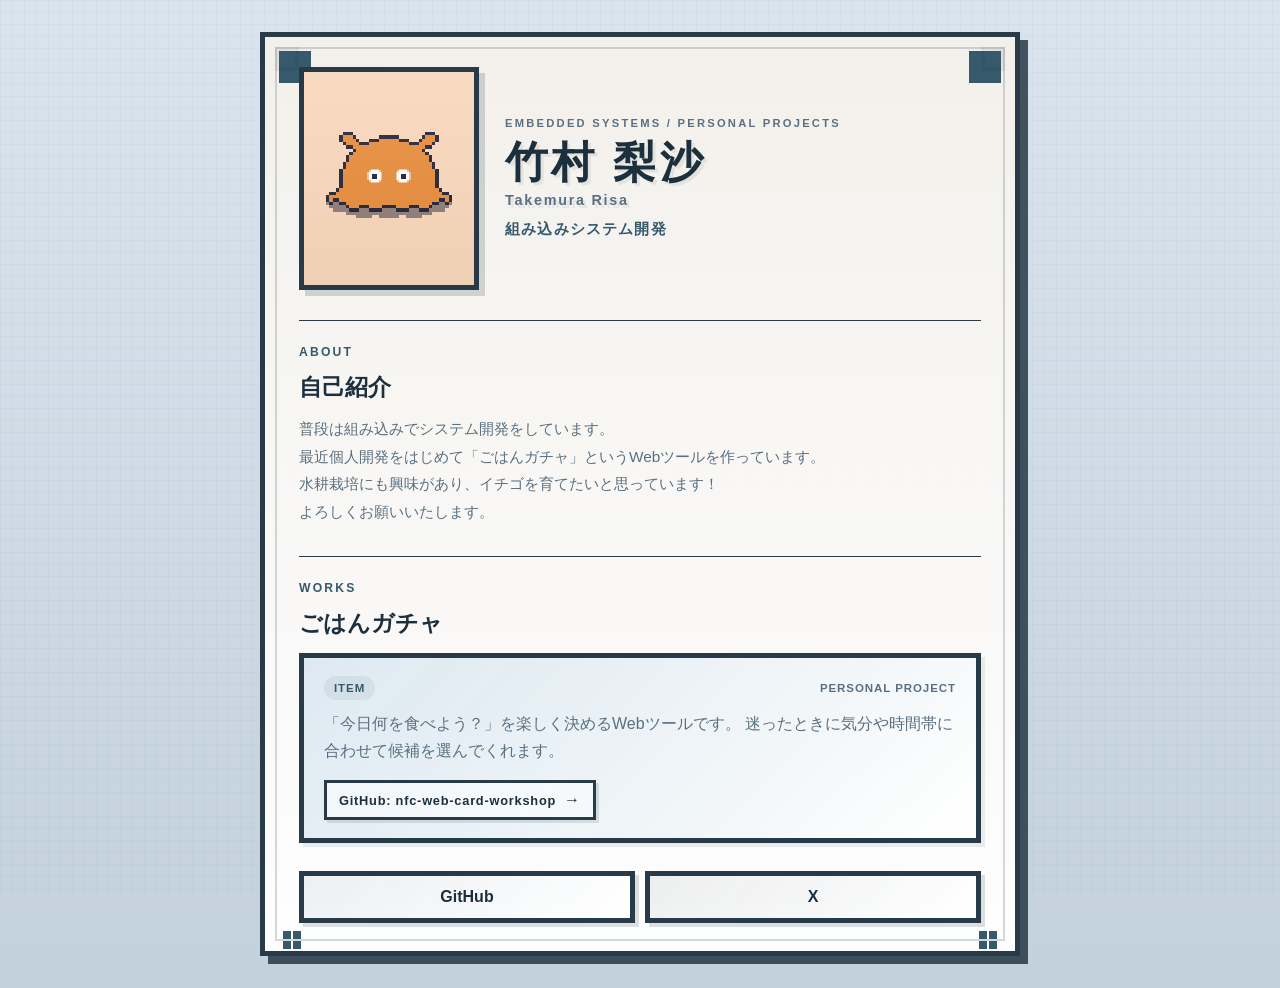
==== starter/index.html @ a0a016cd "first commit" ====
<!DOCTYPE html>
<html lang="ja">
  <head>
    <meta charset="UTF-8" />
    <meta name="viewport" content="width=device-width, initial-scale=1.0" />
    <title>竹村 梨沙 | Web名刺</title>
    <meta
      name="description"
      content="竹村梨沙のWeb名刺です。組み込みシステム開発と個人開発をしているプロフィールです。"
    />
    <link rel="stylesheet" href="./style.css" />
  </head>
  <body>
    <main class="card" aria-label="竹村梨沙のWeb名刺">
      <div class="pixel-decor pixel-decor-left" aria-hidden="true"></div>
      <div class="pixel-decor pixel-decor-right" aria-hidden="true"></div>

      <header class="profile">
        <div class="photo-wrap" aria-label="ドット絵風のフレームに入った写真">
          <img src="./assets/nenndako3.webp" alt="竹村梨沙の写真" />
        </div>

        <div class="profile-copy">
          <p class="eyebrow">Embedded Systems / Personal Projects</p>
          <h1>
            竹村 梨沙
            <span>Takemura Risa</span>
          </h1>
          <p class="role">組み込みシステム開発</p>
        </div>
      </header>

      <section class="intro" aria-labelledby="about-title">
        <p class="kicker">About</p>
        <h2 id="about-title">自己紹介</h2>
        <p>
          普段は組み込みでシステム開発をしています。<br />
          最近個人開発をはじめて「ごはんガチャ」というWebツールを作っています。<br />
          水耕栽培にも興味があり、イチゴを育てたいと思っています！<br />
          よろしくお願いいたします。
        </p>
      </section>

      <section class="works" aria-labelledby="works-title">
        <p class="kicker">Works</p>
        <h2 id="works-title">ごはんガチャ</h2>

        <article class="project-card">
          <div class="project-head">
            <span class="pill">ITEM</span>
            <span class="status">Personal Project</span>
          </div>
          <p>
            「今日何を食べよう？」を楽しく決めるWebツールです。
            迷ったときに気分や時間帯に合わせて候補を選んでくれます。
          </p>
          <a
            class="project-link"
            href="https://github.com/illionillion/nfc-web-card-workshop.git"
            target="_blank"
            rel="noopener noreferrer"
          >
            GitHub: nfc-web-card-workshop
          </a>
        </article>
      </section>

      <nav class="links" aria-label="SNSリンク">
        <a class="link github" href="https://github.com/Que359014" target="_blank" rel="noopener noreferrer">GitHub</a>
        <a class="link x" href="https://x.com/Que359014" target="_blank" rel="noopener noreferrer">X</a>
      </nav>

      <span class="corner-dot corner-dot-left" aria-hidden="true"></span>
      <span class="corner-dot corner-dot-right" aria-hidden="true"></span>
    </main>

    <script src="./script.js"></script>
  </body>
</html>
---- starter/style.css ----
:root {
  --bg: #dae4ee;
  --bg-strong: #c3d1dd;
  --card: #f3f0eb;
  --card-strong: #ece4dc;
  --text: #1c2f3d;
  --muted: #5a7080;
  --line: rgba(28, 47, 61, 0.94);
  --accent: #4c6d89;
  --accent-strong: #35596d;
  --accent-soft: #dfeaf4;
  --shadow: 8px 8px 0 rgba(28, 47, 61, 0.8);
  --radius: 0px;
  --pixel: 5px;
}

* {
  box-sizing: border-box;
}

html,
body {
  margin: 0;
  min-height: 100%;
}

body {
  min-height: 100dvh;
  display: grid;
  place-items: center;
  padding: 24px 16px;
  background:
    linear-gradient(180deg, var(--bg) 0%, var(--bg-strong) 100%),
    radial-gradient(circle at center, rgba(255,255,255,0.15) 0%, transparent 45%);
  color: var(--text);
  font-family: "Hiragino Sans", "Noto Sans JP", "Yu Gothic", sans-serif;
  image-rendering: pixelated;
}

body::before {
  content: "";
  position: fixed;
  inset: 0;
  background-image:
    linear-gradient(rgba(28, 47, 61, 0.022) 1px, transparent 1px),
    linear-gradient(90deg, rgba(28, 47, 61, 0.022) 1px, transparent 1px);
  background-size: 12px 12px;
  pointer-events: none;
}

img {
  display: block;
  width: 100%;
}

p,
h1,
h2,
a {
  margin: 0;
}

.card {
  position: relative;
  z-index: 1;
  width: min(100%, 440px);
  padding: 20px 18px 22px;
  border: var(--pixel) solid var(--line);
  border-radius: 0;
  background: linear-gradient(180deg, var(--card) 0%, rgba(255, 255, 255, 0.96) 100%);
  box-shadow: var(--shadow);
  filter: saturate(0.98);
}

.card::before {
  content: "";
  position: absolute;
  inset: 10px;
  border: 2px solid rgba(28, 47, 61, 0.18);
  pointer-events: none;
}

.pixel-decor {
  position: absolute;
  width: 16px;
  height: 16px;
  background: var(--accent-strong);
  box-shadow: 0 0 0 4px rgba(28, 47, 61, 0.08);
}

.pixel-decor-left {
  top: 14px;
  left: 14px;
  box-shadow:
    0 0 0 4px rgba(28, 47, 61, 0.08),
    16px 0 0 var(--accent-strong),
    0 16px 0 var(--accent-strong),
    16px 16px 0 var(--accent-strong);
}

.pixel-decor-right {
  top: 14px;
  right: 14px;
  box-shadow:
    0 0 0 4px rgba(28, 47, 61, 0.08),
    -16px 0 0 var(--accent-strong),
    0 16px 0 var(--accent-strong),
    -16px 16px 0 var(--accent-strong);
}

.profile {
  display: grid;
  gap: 18px;
  align-items: center;
}

.photo-wrap {
  position: relative;
  overflow: hidden;
  width: min(100%, 220px);
  margin: 0 auto;
  border: var(--pixel) solid var(--line);
  border-radius: 0;
  background: linear-gradient(135deg, var(--accent-soft), rgba(255, 255, 255, 0.8));
  box-shadow: 6px 6px 0 rgba(23, 37, 52, 0.17);
}

.photo-wrap::before {
  content: "";
  position: absolute;
  inset: 0;
  background: linear-gradient(180deg, rgba(255, 255, 255, 0.12), rgba(28, 47, 61, 0.04));
  pointer-events: none;
}

.photo-wrap img {
  aspect-ratio: 4 / 5;
  object-fit: cover;
}

.profile-copy {
  text-align: center;
}

.eyebrow {
  color: var(--muted);
  font-size: 0.7rem;
  letter-spacing: 0.2em;
  text-transform: uppercase;
  font-family: "Verdana", "Hiragino Sans", "Noto Sans JP", sans-serif;
  font-weight: 700;
}

h1 {
  margin-top: 10px;
  font-size: clamp(2rem, 6vw, 2.7rem);
  line-height: 1.1;
  font-weight: 800;
  letter-spacing: 0.08em;
  font-family: "Verdana", "Hiragino Sans", "Noto Sans JP", sans-serif;
  text-shadow: 3px 3px 0 rgba(26, 42, 45, 0.08);
}

h1 span {
  display: block;
  margin-top: 6px;
  color: var(--muted);
  font-size: 0.9rem;
  font-weight: 700;
  letter-spacing: 0.12em;
  font-family: "Verdana", "Hiragino Sans", "Noto Sans JP", sans-serif;
}

.role {
  margin-top: 12px;
  color: var(--accent-strong);
  font-size: 0.92rem;
  font-weight: 700;
  letter-spacing: 0.08em;
}

.intro,
.works {
  margin-top: 28px;
  padding-top: 20px;
  border-top: 1px solid var(--line);
}

.kicker {
  margin-bottom: 12px;
  color: var(--accent-strong);
  font-size: 0.76rem;
  font-weight: 800;
  letter-spacing: 0.18em;
  text-transform: uppercase;
  font-family: "Verdana", "Hiragino Sans", "Noto Sans JP", sans-serif;
}

h2 {
  font-size: 1.45rem;
  line-height: 1.4;
  font-weight: 800;
  font-family: "Verdana", "Hiragino Sans", "Noto Sans JP", sans-serif;
}

.intro p:last-child {
  margin-top: 12px;
  color: var(--muted);
  font-size: 0.96rem;
  line-height: 1.8;
}

.project-card {
  margin-top: 14px;
  padding: 18px 16px;
  border: var(--pixel) solid var(--line);
  border-radius: 0;
  background: linear-gradient(135deg, rgba(218, 231, 240, 0.92), rgba(255, 255, 255, 0.96));
  box-shadow: 4px 4px 0 rgba(23, 37, 52, 0.08);
}

.project-head {
  display: flex;
  align-items: center;
  justify-content: space-between;
  gap: 12px;
  margin-bottom: 10px;
}

.pill,
.status {
  display: inline-flex;
  align-items: center;
  font-size: 0.72rem;
  font-weight: 700;
  letter-spacing: 0.08em;
  text-transform: uppercase;
  font-family: "Verdana", "Hiragino Sans", "Noto Sans JP", sans-serif;
}

.pill {
  padding: 6px 10px;
  border-radius: 999px;
  color: var(--accent-strong);
  background: rgba(50, 93, 106, 0.08);
}

.status {
  color: var(--muted);
}

.project-card p {
  color: var(--muted);
  line-height: 1.7;
}

.project-link {
  display: inline-flex;
  align-items: center;
  margin-top: 16px;
  padding: 8px 12px;
  border: 3px solid var(--line);
  background: rgba(255, 255, 255, 0.55);
  color: var(--text);
  text-decoration: none;
  font-size: 0.8rem;
  font-weight: 700;
  letter-spacing: 0.06em;
  box-shadow: 3px 3px 0 rgba(23, 37, 52, 0.12);
  transition: transform 180ms ease, box-shadow 180ms ease;
}

.project-link::after {
  content: "→";
  margin-left: 8px;
  font-size: 1rem;
}

.project-link:hover,
.project-link:focus-visible {
  transform: translate(-1px, -1px);
  box-shadow: 4px 4px 0 rgba(23, 37, 52, 0.18);
  outline: none;
}

.links {
  display: flex;
  flex-wrap: wrap;
  gap: 10px;
  margin-top: 28px;
}

.link {
  position: relative;
  flex: 1 1 140px;
  display: inline-flex;
  justify-content: center;
  align-items: center;
  min-height: 48px;
  padding: 12px 16px;
  border: var(--pixel) solid var(--line);
  border-radius: 0;
  color: var(--text);
  background: rgba(255, 255, 255, 0.38);
  font-weight: 700;
  font-family: "Verdana", "Hiragino Sans", "Noto Sans JP", sans-serif;
  text-decoration: none;
  box-shadow: 4px 4px 0 rgba(23, 37, 52, 0.14);
  transition: transform 180ms ease, box-shadow 180ms ease, background 180ms ease;
}

.link:hover,
.link:focus-visible {
  border-color: rgba(59, 89, 112, 0.95);
  box-shadow: 5px 5px 0 rgba(23, 37, 52, 0.18);
  transform: translate(-1px, -1px);
  outline: none;
}

.link.github {
  background: linear-gradient(135deg, rgba(120, 150, 174, 0.12), rgba(255, 255, 255, 0.76));
}

.link.x {
  background: linear-gradient(135deg, rgba(58, 72, 88, 0.08), rgba(255, 255, 255, 0.76));
}

.corner-dot {
  position: absolute;
  width: 8px;
  height: 8px;
  bottom: 12px;
  background: var(--accent-strong);
  box-shadow:
    0 0 0 0 transparent,
    10px 0 0 var(--accent-strong),
    0 10px 0 var(--accent-strong),
    10px 10px 0 var(--accent-strong);
}

.corner-dot-left {
  left: 18px;
}

.corner-dot-right {
  right: 18px;
  box-shadow:
    0 0 0 0 transparent,
    -10px 0 0 var(--accent-strong),
    0 10px 0 var(--accent-strong),
    -10px 10px 0 var(--accent-strong);
}

@media (min-width: 800px) {
  body {
    padding: 32px 20px;
  }

  .card {
    width: min(760px, 100%);
    padding: 30px 34px 28px;
  }

  .profile {
    grid-template-columns: 180px minmax(0, 1fr);
    gap: 26px;
    text-align: left;
  }

  .photo-wrap {
    width: 100%;
    margin: 0;
  }

  .profile-copy {
    text-align: left;
  }

  .intro,
  .works {
    margin-top: 30px;
    padding-top: 24px;
  }

  .project-card {
    padding: 18px 20px;
  }
}

@media (prefers-reduced-motion: reduce) {
  *,
  *::before,
  *::after {
    animation: none !important;
    transition: none !important;
    scroll-behavior: auto !important;
  }
}
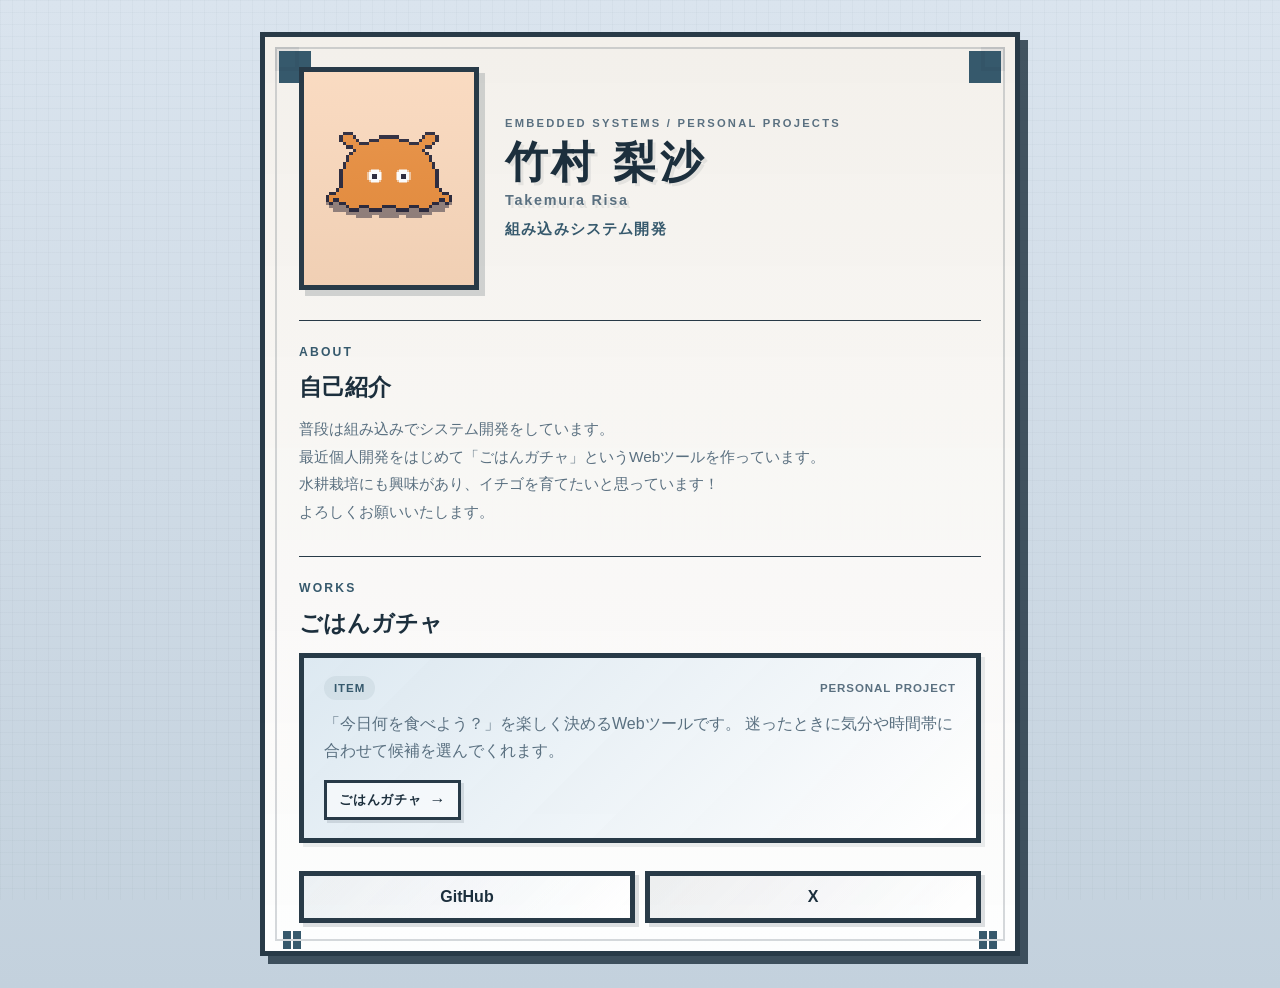
==== commit 4e2245e0: "URL変更" ====
--- a/starter/index.html
+++ b/starter/index.html
@@ -56,11 +56,11 @@
           </p>
           <a
             class="project-link"
-            href="https://github.com/illionillion/nfc-web-card-workshop.git"
+            href="https://que359014.github.io/GOHAN-GACHA/"
             target="_blank"
             rel="noopener noreferrer"
           >
-            GitHub: nfc-web-card-workshop
+            ごはんガチャ
           </a>
         </article>
       </section>
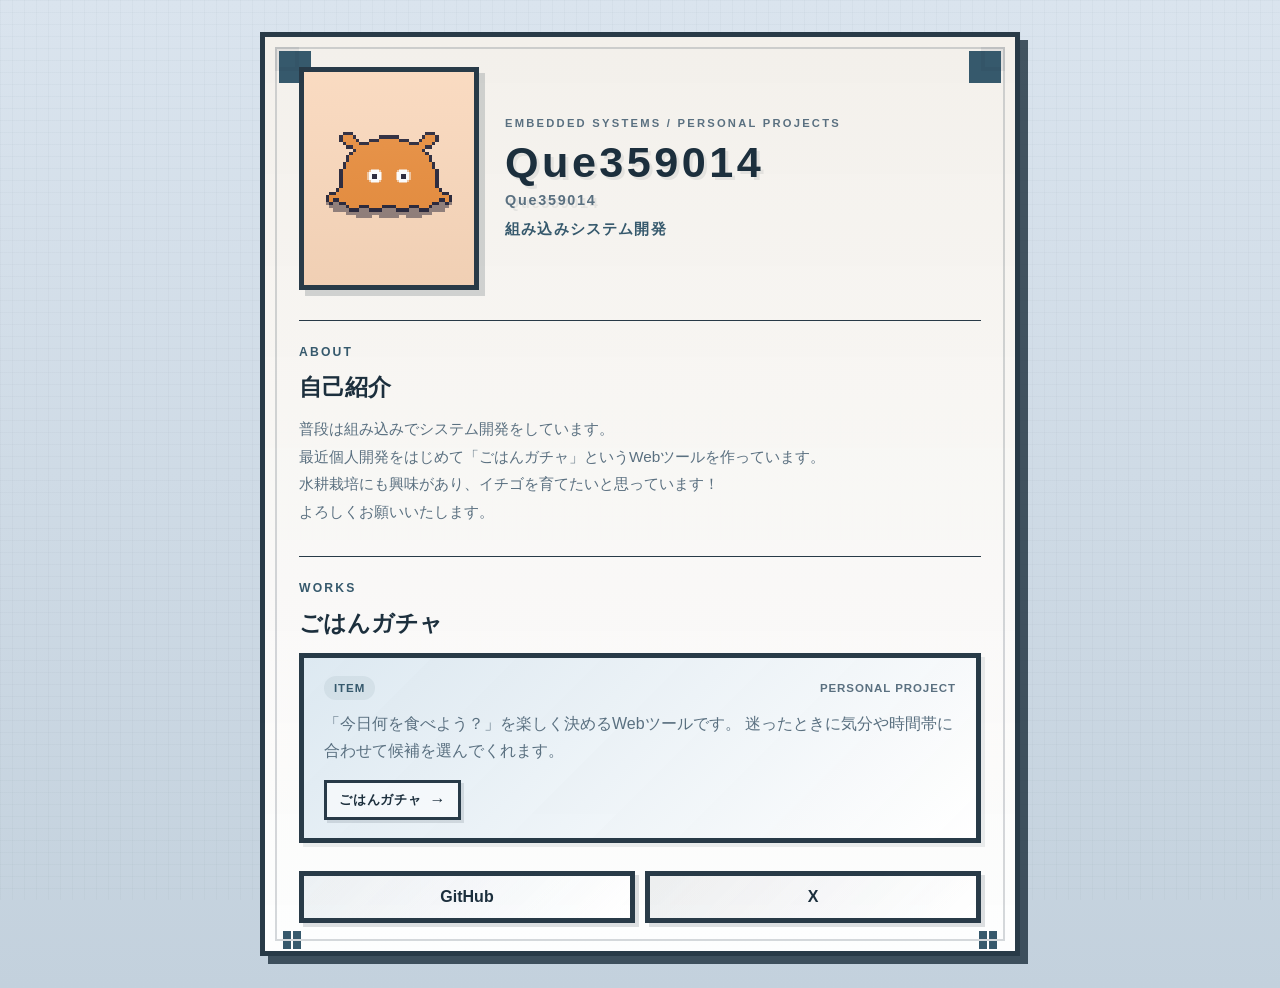
==== commit 1c1b19ad: "名前変更" ====
--- a/starter/index.html
+++ b/starter/index.html
@@ -23,8 +23,8 @@
         <div class="profile-copy">
           <p class="eyebrow">Embedded Systems / Personal Projects</p>
           <h1>
-            竹村 梨沙
-            <span>Takemura Risa</span>
+            Que359014
+            <span>Que359014</span>
           </h1>
           <p class="role">組み込みシステム開発</p>
         </div>
